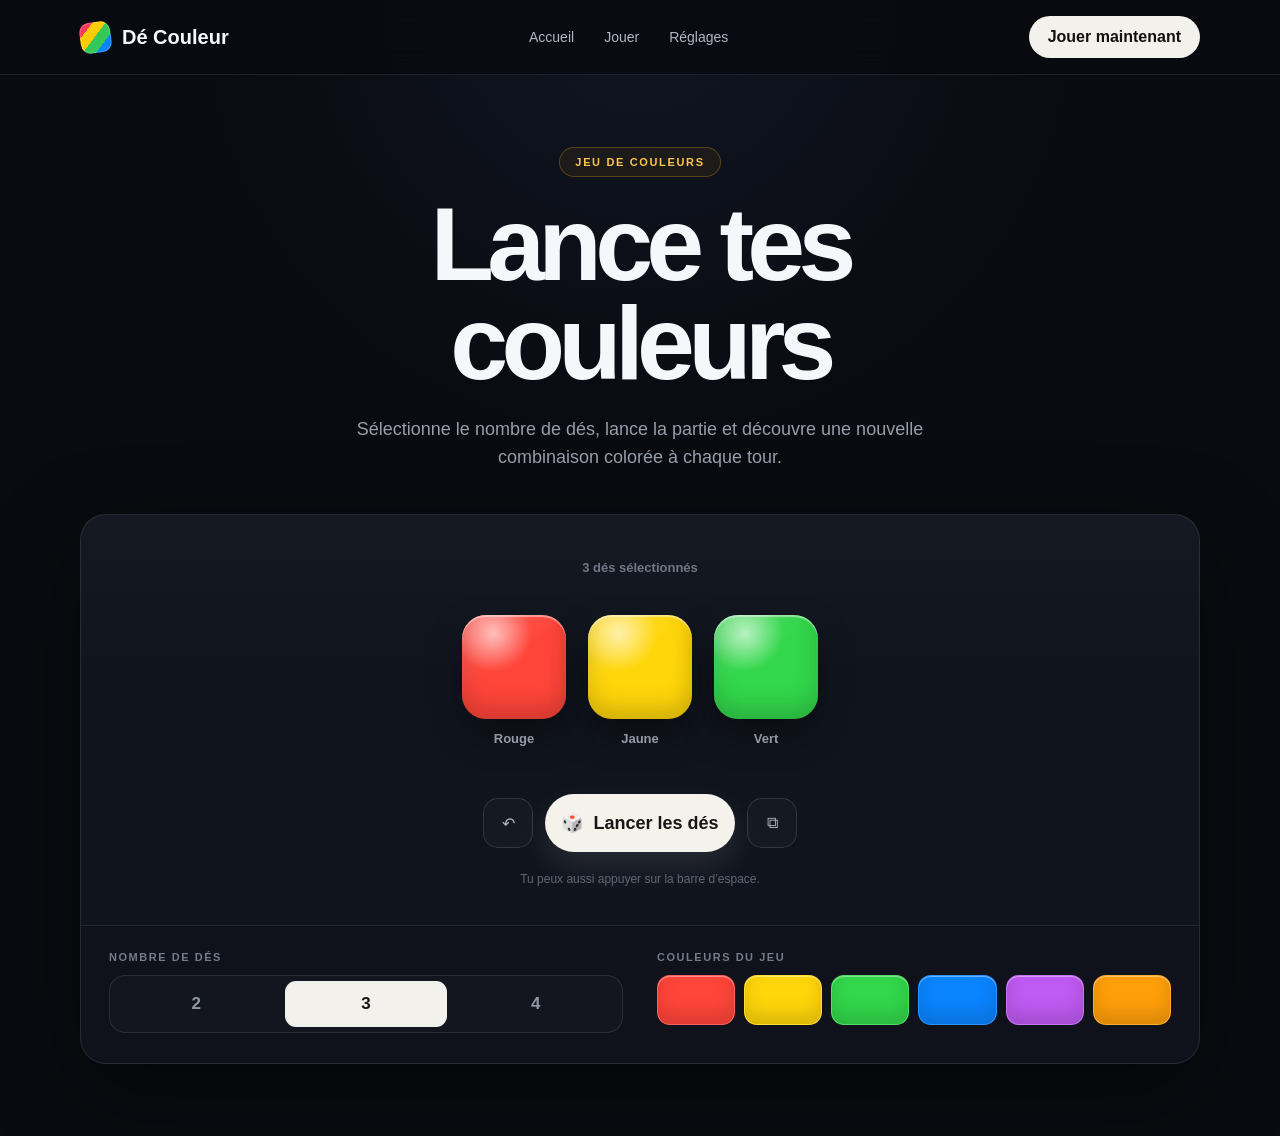
==== index.html @ dcfe69e6 "Add files via upload" ====
<!DOCTYPE html>
<html lang="fr">
<head>
  <meta charset="UTF-8">
  <meta name="viewport" content="width=device-width, initial-scale=1.0">
  <meta name="theme-color" content="#090b10">
  <meta
    name="description"
    content="Dé Couleur : lancez 2, 3 ou 4 dés et obtenez une combinaison de couleurs."
  >

  <title>Dé Couleur</title>

  <link rel="icon" href="assets/favicon.svg" type="image/svg+xml">
  <link rel="stylesheet" href="css/style.css">
</head>

<body>
  <header class="header">
    <nav class="nav" aria-label="Navigation principale">
      <a class="logo" href="#accueil" aria-label="Retour à l'accueil">
        <span class="logo-mark" aria-hidden="true"></span>
        <span>Dé Couleur</span>
      </a>

      <div class="nav-links">
        <a href="#accueil">Accueil</a>
        <a href="#jeu">Jouer</a>
        <a href="#reglages">Réglages</a>
      </div>

      <button class="header-button" id="headerRoll" type="button">
        Jouer maintenant
      </button>
    </nav>
  </header>

  <main id="accueil">
    <section class="hero" aria-labelledby="page-title">
      <div class="tag">Jeu de couleurs</div>

      <h1 id="page-title">Lance tes couleurs</h1>

      <p>
        Sélectionne le nombre de dés, lance la partie et découvre une nouvelle
        combinaison colorée à chaque tour.
      </p>
    </section>

    <section class="game" id="jeu" aria-label="Lanceur de dés de couleur">
      <div class="game-display">
        <div class="game-info" id="gameInfo">3 dés sélectionnés</div>

        <div class="dice-list" id="diceList" aria-live="polite"></div>

        <div class="game-actions">
          <button
            class="small-button"
            id="resetButton"
            type="button"
            title="Réinitialiser"
            aria-label="Réinitialiser les dés"
          >
            ↶
          </button>

          <button class="roll-button" id="rollButton" type="button">
            <span aria-hidden="true">🎲</span>
            <span>Lancer les dés</span>
          </button>

          <button
            class="small-button"
            id="copyButton"
            type="button"
            title="Copier le résultat"
            aria-label="Copier le résultat"
          >
            ⧉
          </button>
        </div>

        <div class="footer-note">
          Tu peux aussi appuyer sur la barre d’espace.
        </div>
      </div>

      <div class="settings" id="reglages">
        <div class="setting-block">
          <div class="setting-title">Nombre de dés</div>

          <div class="dice-count" role="group" aria-label="Nombre de dés">
            <button class="count-button" type="button" data-count="2">2</button>
            <button class="count-button active" type="button" data-count="3">3</button>
            <button class="count-button" type="button" data-count="4">4</button>
          </div>
        </div>

        <div class="setting-block">
          <div class="setting-title">Couleurs du jeu</div>

          <div class="colors" aria-label="Couleurs disponibles">
            <div class="color-preview" style="--color:#ff453a" title="Rouge"></div>
            <div class="color-preview" style="--color:#ffd60a" title="Jaune"></div>
            <div class="color-preview" style="--color:#32d74b" title="Vert"></div>
            <div class="color-preview" style="--color:#0a84ff" title="Bleu"></div>
            <div class="color-preview" style="--color:#bf5af2" title="Violet"></div>
            <div class="color-preview" style="--color:#ff9f0a" title="Orange"></div>
          </div>
        </div>
      </div>
    </section>
  </main>

  <div class="toast" id="toast" role="status" aria-live="polite"></div>

  <script src="js/script.js" defer></script>
</body>
</html>
---- css/style.css ----
:root {
  --background: #090b10;
  --surface: #10141d;
  --surface-soft: #151a25;
  --border: rgba(255, 255, 255, 0.09);
  --text: #f6f7fb;
  --muted: #969dab;
  --accent: #ffb000;
}

* {
  box-sizing: border-box;
}

html {
  scroll-behavior: smooth;
}

body {
  margin: 0;
  min-height: 100vh;
  font-family: Arial, Helvetica, sans-serif;
  color: var(--text);
  background:
    radial-gradient(circle at top, rgba(73, 100, 180, 0.12), transparent 34%),
    var(--background);
}

button,
a {
  font: inherit;
}

button {
  touch-action: manipulation;
}

.header {
  position: sticky;
  top: 0;
  z-index: 10;
  border-bottom: 1px solid var(--border);
  background: rgba(9, 11, 16, 0.88);
  backdrop-filter: blur(14px);
}

.nav {
  width: min(1120px, calc(100% - 32px));
  height: 74px;
  margin: auto;
  display: flex;
  align-items: center;
  justify-content: space-between;
  gap: 24px;
}

.logo {
  display: flex;
  align-items: center;
  gap: 11px;
  color: var(--text);
  font-size: 20px;
  font-weight: 800;
  text-decoration: none;
}

.logo-mark {
  width: 31px;
  height: 31px;
  border-radius: 10px;
  background:
    linear-gradient(
      135deg,
      #ff375f 0 24%,
      #ffcc00 24% 48%,
      #34c759 48% 72%,
      #0a84ff 72%
    );
  transform: rotate(-8deg);
  box-shadow: inset 0 0 0 1px rgba(255, 255, 255, 0.22);
}

.nav-links {
  display: flex;
  gap: 30px;
}

.nav-links a {
  color: #b1b6c2;
  font-size: 14px;
  text-decoration: none;
}

.nav-links a:hover {
  color: white;
}

.header-button {
  border: 0;
  border-radius: 999px;
  padding: 12px 19px;
  color: #111;
  background: #f3f1eb;
  font-weight: 800;
  cursor: pointer;
  transition:
    transform 0.18s ease,
    box-shadow 0.18s ease;
}

.header-button:hover {
  transform: translateY(-2px);
  box-shadow: 0 10px 28px rgba(255, 255, 255, 0.12);
}

main {
  width: min(1120px, calc(100% - 32px));
  margin: auto;
  padding: 72px 0;
}

.hero {
  max-width: 760px;
  margin: 0 auto 42px;
  text-align: center;
}

.tag {
  display: inline-block;
  margin-bottom: 18px;
  padding: 8px 15px;
  border: 1px solid rgba(255, 176, 0, 0.28);
  border-radius: 999px;
  color: #ffc54f;
  background: rgba(255, 176, 0, 0.06);
  font-size: 11px;
  font-weight: 900;
  letter-spacing: 0.15em;
  text-transform: uppercase;
}

h1 {
  margin: 0;
  font-size: clamp(58px, 9vw, 104px);
  line-height: 0.95;
  letter-spacing: -0.065em;
}

.hero p {
  max-width: 640px;
  margin: 22px auto 0;
  color: var(--muted);
  font-size: 18px;
  line-height: 1.6;
}

.game {
  overflow: hidden;
  border: 1px solid var(--border);
  border-radius: 26px;
  background:
    linear-gradient(180deg, rgba(255, 255, 255, 0.018), transparent 30%),
    var(--surface);
  box-shadow: 0 28px 90px rgba(0, 0, 0, 0.42);
}

.game-display {
  min-height: 410px;
  padding: 34px 30px 28px;
  display: flex;
  flex-direction: column;
  justify-content: center;
}

.game-info {
  margin-bottom: 28px;
  color: #707785;
  text-align: center;
  font-size: 13px;
  font-weight: 700;
}

.dice-list {
  min-height: 155px;
  display: flex;
  align-items: center;
  justify-content: center;
  flex-wrap: wrap;
  gap: 22px;
}

.die-item {
  display: grid;
  justify-items: center;
  gap: 12px;
}

.die {
  width: clamp(78px, 10vw, 104px);
  aspect-ratio: 1;
  position: relative;
  overflow: hidden;
  border-radius: 23%;
  background: var(--die-color);
  box-shadow:
    inset 0 2px 1px rgba(255, 255, 255, 0.45),
    inset 0 -12px 22px rgba(0, 0, 0, 0.18),
    0 16px 34px rgba(0, 0, 0, 0.35);
}

.die::after {
  content: "";
  position: absolute;
  inset: 0;
  background:
    radial-gradient(circle at 30% 18%, rgba(255, 255, 255, 0.62), transparent 34%),
    linear-gradient(145deg, rgba(255, 255, 255, 0.18), transparent 44%);
}

.die-name {
  color: #adb3c0;
  font-size: 13px;
  font-weight: 700;
}

.rolling {
  animation: rolling 0.55s cubic-bezier(0.2, 0.8, 0.2, 1);
}

@keyframes rolling {
  0% {
    transform: rotate(0) scale(1);
  }

  35% {
    transform: rotate(-12deg) scale(0.87);
  }

  70% {
    transform: rotate(9deg) scale(1.08);
  }

  100% {
    transform: rotate(0) scale(1);
  }
}

.game-actions {
  margin-top: 36px;
  display: flex;
  justify-content: center;
  align-items: center;
  gap: 12px;
}

.small-button,
.roll-button {
  border: 1px solid rgba(255, 255, 255, 0.13);
  cursor: pointer;
  transition:
    transform 0.18s ease,
    background 0.18s ease;
}

.small-button {
  width: 50px;
  height: 50px;
  border-radius: 15px;
  color: #b0b5c1;
  background: rgba(255, 255, 255, 0.025);
}

.small-button:hover {
  color: white;
  background: rgba(255, 255, 255, 0.06);
}

.roll-button {
  min-width: 190px;
  min-height: 58px;
  border-color: transparent;
  border-radius: 999px;
  display: inline-flex;
  align-items: center;
  justify-content: center;
  gap: 10px;
  color: #171717;
  background: #f5f2eb;
  font-size: 18px;
  font-weight: 900;
  box-shadow: 0 14px 32px rgba(255, 255, 255, 0.1);
}

.roll-button:hover {
  transform: translateY(-2px);
}

.small-button:active,
.roll-button:active,
.header-button:active,
.count-button:active {
  transform: scale(0.97);
}

.settings {
  border-top: 1px solid var(--border);
  padding: 25px 28px 30px;
  display: grid;
  grid-template-columns: 1fr 1fr;
  gap: 34px;
  background: rgba(0, 0, 0, 0.08);
}

.setting-block {
  min-width: 0;
}

.setting-title {
  margin-bottom: 12px;
  color: #747b89;
  font-size: 11px;
  font-weight: 900;
  letter-spacing: 0.14em;
  text-transform: uppercase;
}

.dice-count {
  padding: 5px;
  display: grid;
  grid-template-columns: repeat(3, 1fr);
  gap: 7px;
  border: 1px solid rgba(255, 255, 255, 0.1);
  border-radius: 16px;
  background: rgba(255, 255, 255, 0.02);
}

.count-button {
  min-height: 46px;
  border: 0;
  border-radius: 11px;
  color: #8f96a4;
  background: transparent;
  font-size: 17px;
  font-weight: 900;
  cursor: pointer;
}

.count-button:hover {
  color: white;
  background: rgba(255, 255, 255, 0.05);
}

.count-button.active {
  color: #161616;
  background: #f3f1eb;
}

.colors {
  display: grid;
  grid-template-columns: repeat(6, 1fr);
  gap: 9px;
}

.color-preview {
  min-height: 50px;
  border: 1px solid rgba(255, 255, 255, 0.14);
  border-radius: 13px;
  background: var(--color);
  box-shadow:
    inset 0 1px rgba(255, 255, 255, 0.4),
    inset 0 -10px 18px rgba(0, 0, 0, 0.15);
}

.footer-note {
  margin-top: 20px;
  color: #616876;
  font-size: 12px;
  text-align: center;
}

.toast {
  position: fixed;
  left: 50%;
  bottom: 24px;
  z-index: 30;
  opacity: 0;
  pointer-events: none;
  transform: translate(-50%, 18px);
  padding: 12px 18px;
  border: 1px solid rgba(255, 255, 255, 0.12);
  border-radius: 999px;
  color: white;
  background: rgba(20, 24, 32, 0.96);
  box-shadow: 0 18px 50px rgba(0, 0, 0, 0.45);
  transition:
    opacity 0.22s ease,
    transform 0.22s ease;
}

.toast.visible {
  opacity: 1;
  transform: translate(-50%, 0);
}

@media (max-width: 760px) {
  .nav-links {
    display: none;
  }

  main {
    padding-top: 48px;
  }

  .settings {
    grid-template-columns: 1fr;
  }

  .game-display {
    padding-inline: 18px;
  }

  .game-actions {
    flex-wrap: wrap;
  }

  .roll-button {
    order: -1;
    flex-basis: 100%;
  }
}

@media (max-width: 440px) {
  .header-button {
    display: none;
  }

  .colors {
    grid-template-columns: repeat(3, 1fr);
  }

  .die {
    width: 72px;
  }
}

@media (prefers-reduced-motion: reduce) {
  html {
    scroll-behavior: auto;
  }

  *,
  *::before,
  *::after {
    animation-duration: 0.01ms !important;
    animation-iteration-count: 1 !important;
    transition-duration: 0.01ms !important;
  }
}
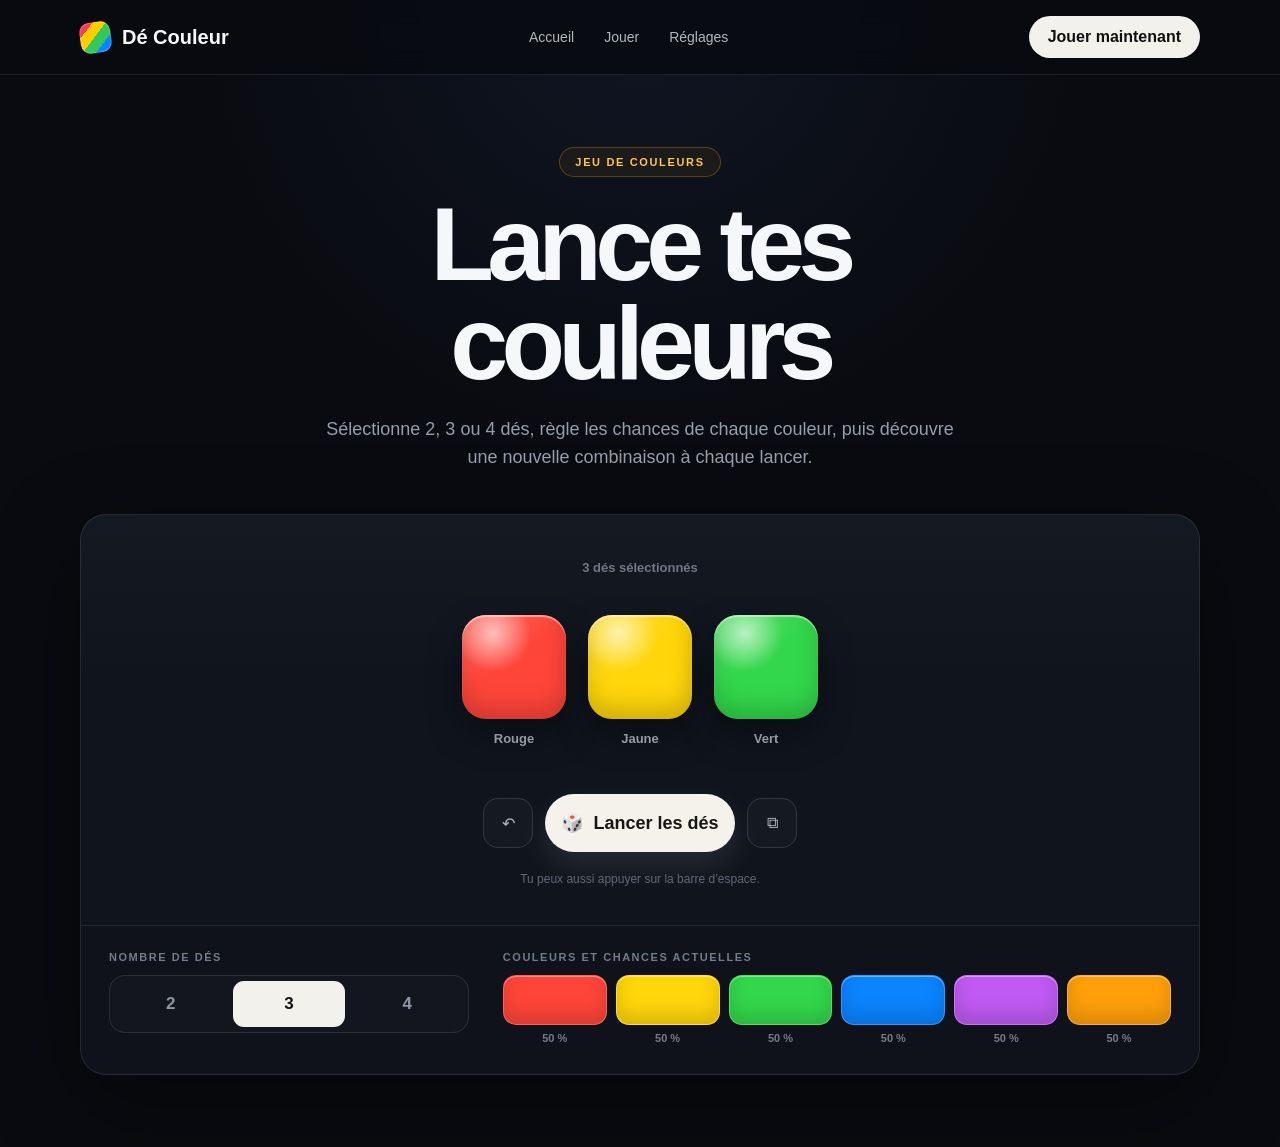
==== commit 545f819a: "Add files via upload" ====
--- a/index.html
+++ b/index.html
@@ -6,7 +6,7 @@
   <meta name="theme-color" content="#090b10">
   <meta
     name="description"
-    content="Dé Couleur : lancez 2, 3 ou 4 dés et obtenez une combinaison de couleurs."
+    content="Dé Couleur : lancez 2, 3 ou 4 dés avec des chances personnalisées pour chaque couleur."
   >
 
   <title>Dé Couleur</title>
@@ -26,7 +26,208 @@
       <div class="nav-links">
         <a href="#accueil">Accueil</a>
         <a href="#jeu">Jouer</a>
-        <a href="#reglages">Réglages</a>
+
+        <div class="nav-dropdown" id="settingsDropdown">
+          <button
+            class="nav-menu-button"
+            id="settingsMenuButton"
+            type="button"
+            aria-expanded="false"
+            aria-controls="settingsPanel"
+          >
+            Réglages
+          </button>
+
+          <section
+            class="settings-panel"
+            id="settingsPanel"
+            aria-label="Réglages du site"
+            hidden
+          >
+            <div class="settings-window-heading">
+              <div>
+                <strong>Réglages</strong>
+                <p>Personnalise ton expérience Dé Couleur.</p>
+              </div>
+
+              <button
+                class="panel-close"
+                id="panelCloseButton"
+                type="button"
+                aria-label="Fermer les réglages"
+              >
+                ×
+              </button>
+            </div>
+
+            <div class="settings-layout">
+              <aside class="settings-sidebar" aria-label="Catégories de réglages">
+                <button
+                  class="settings-tab active"
+                  type="button"
+                  data-tab="profile"
+                  aria-selected="true"
+                >
+                  <span aria-hidden="true">●</span>
+                  Profil
+                </button>
+
+                <button
+                  class="settings-tab"
+                  type="button"
+                  data-tab="general"
+                  aria-selected="false"
+                >
+                  <span aria-hidden="true">⚙</span>
+                  Paramètres
+                </button>
+
+                <button
+                  class="settings-tab"
+                  type="button"
+                  data-tab="visual"
+                  aria-selected="false"
+                >
+                  <span aria-hidden="true">◐</span>
+                  Visuel
+                </button>
+
+                <button
+                  class="settings-tab"
+                  type="button"
+                  data-tab="about"
+                  aria-selected="false"
+                >
+                  <span aria-hidden="true">i</span>
+                  À propos
+                </button>
+              </aside>
+
+              <div class="settings-content">
+                <section class="settings-page active" data-page="profile">
+                  <div class="page-title">
+                    <span class="page-icon" aria-hidden="true">●</span>
+                    <div>
+                      <h2>Profil</h2>
+                      <p>Informations du joueur.</p>
+                    </div>
+                  </div>
+
+                  <div class="fake-profile-card">
+                    <div class="fake-avatar" aria-hidden="true">DC</div>
+
+                    <div>
+                      <strong>Joueur Dé Couleur</strong>
+                      <span>Profil local</span>
+                    </div>
+
+                    <button type="button" disabled>Modifier</button>
+                  </div>
+
+                  <div class="fake-setting-row">
+                    <div>
+                      <strong>Nom d'affichage</strong>
+                      <span>Joueur</span>
+                    </div>
+
+                    <span class="coming-soon">Bientôt</span>
+                  </div>
+                </section>
+
+                <section class="settings-page" data-page="general" hidden>
+                  <div class="page-title">
+                    <span class="page-icon" aria-hidden="true">⚙</span>
+                    <div>
+                      <h2>Paramètres</h2>
+                      <p>Options générales du jeu.</p>
+                    </div>
+                  </div>
+
+                  <div class="fake-setting-row">
+                    <div>
+                      <strong>Son du lancer</strong>
+                      <span>Effet sonore lors d'un lancer</span>
+                    </div>
+
+                    <button class="fake-switch on" type="button" disabled aria-label="Son activé">
+                      <span></span>
+                    </button>
+                  </div>
+
+                  <div class="fake-setting-row">
+                    <div>
+                      <strong>Animation</strong>
+                      <span>Animation des dés de couleur</span>
+                    </div>
+
+                    <button class="fake-switch on" type="button" disabled aria-label="Animation activée">
+                      <span></span>
+                    </button>
+                  </div>
+
+                  <div class="fake-setting-row">
+                    <div>
+                      <strong>Langue</strong>
+                      <span>Français</span>
+                    </div>
+
+                    <span class="coming-soon">Bientôt</span>
+                  </div>
+                </section>
+
+                <section class="settings-page" data-page="visual" hidden>
+                  <div class="page-title">
+                    <span class="page-icon" aria-hidden="true">◐</span>
+                    <div>
+                      <h2>Visuel</h2>
+                      <p>Règle les chances d'apparition de chaque couleur.</p>
+                    </div>
+                  </div>
+
+                  <div class="probability-help">
+                    <span><b>0 %</b> : la couleur ne sort jamais</span>
+                    <span><b>100 %</b> : la couleur sort au moins une fois</span>
+                  </div>
+
+                  <div class="probability-list" id="probabilityList"></div>
+
+                  <div class="panel-footer">
+                    <button class="reset-chances-button" id="resetChancesButton" type="button">
+                      Remettre toutes les couleurs à 50 %
+                    </button>
+
+                    <small>
+                      Tu peux garantir au maximum autant de couleurs qu'il y a de dés.
+                      Les niveaux 50 % et 75 % servent de poids de tirage.
+                    </small>
+                  </div>
+                </section>
+
+                <section class="settings-page" data-page="about" hidden>
+                  <div class="page-title">
+                    <span class="page-icon" aria-hidden="true">i</span>
+                    <div>
+                      <h2>À propos</h2>
+                      <p>Informations sur le projet.</p>
+                    </div>
+                  </div>
+
+                  <div class="about-card">
+                    <div class="logo-mark large" aria-hidden="true"></div>
+                    <div>
+                      <strong>Dé Couleur</strong>
+                      <span>Version 1.1</span>
+                    </div>
+                  </div>
+
+                  <p class="about-text">
+                    Un petit jeu de tirage de couleurs avec 2, 3 ou 4 dés.
+                  </p>
+                </section>
+              </div>
+            </div>
+          </section>
+        </div>
       </div>
 
       <button class="header-button" id="headerRoll" type="button">
@@ -42,8 +243,8 @@
       <h1 id="page-title">Lance tes couleurs</h1>
 
       <p>
-        Sélectionne le nombre de dés, lance la partie et découvre une nouvelle
-        combinaison colorée à chaque tour.
+        Sélectionne 2, 3 ou 4 dés, règle les chances de chaque couleur,
+        puis découvre une nouvelle combinaison à chaque lancer.
       </p>
     </section>
 
@@ -97,16 +298,9 @@
         </div>
 
         <div class="setting-block">
-          <div class="setting-title">Couleurs du jeu</div>
-
-          <div class="colors" aria-label="Couleurs disponibles">
-            <div class="color-preview" style="--color:#ff453a" title="Rouge"></div>
-            <div class="color-preview" style="--color:#ffd60a" title="Jaune"></div>
-            <div class="color-preview" style="--color:#32d74b" title="Vert"></div>
-            <div class="color-preview" style="--color:#0a84ff" title="Bleu"></div>
-            <div class="color-preview" style="--color:#bf5af2" title="Violet"></div>
-            <div class="color-preview" style="--color:#ff9f0a" title="Orange"></div>
-          </div>
+          <div class="setting-title">Couleurs et chances actuelles</div>
+
+          <div class="colors" id="colorOverview" aria-label="Couleurs disponibles"></div>
         </div>
       </div>
     </section>
--- a/css/style.css
+++ b/css/style.css
@@ -38,7 +38,7 @@
 .header {
   position: sticky;
   top: 0;
-  z-index: 10;
+  z-index: 30;
   border-bottom: 1px solid var(--border);
   background: rgba(9, 11, 16, 0.88);
   backdrop-filter: blur(14px);
@@ -46,7 +46,7 @@
 
 .nav {
   width: min(1120px, calc(100% - 32px));
-  height: 74px;
+  min-height: 74px;
   margin: auto;
   display: flex;
   align-items: center;
@@ -67,6 +67,7 @@
 .logo-mark {
   width: 31px;
   height: 31px;
+  flex: 0 0 auto;
   border-radius: 10px;
   background:
     linear-gradient(
@@ -80,19 +81,40 @@
   box-shadow: inset 0 0 0 1px rgba(255, 255, 255, 0.22);
 }
 
+.logo-mark.large {
+  width: 48px;
+  height: 48px;
+  border-radius: 14px;
+}
+
 .nav-links {
   display: flex;
+  align-items: center;
   gap: 30px;
 }
 
-.nav-links a {
+.nav-links > a,
+.nav-menu-button {
   color: #b1b6c2;
   font-size: 14px;
   text-decoration: none;
 }
 
-.nav-links a:hover {
+.nav-links > a:hover,
+.nav-menu-button:hover,
+.nav-menu-button[aria-expanded="true"] {
   color: white;
+}
+
+.nav-dropdown {
+  position: relative;
+}
+
+.nav-menu-button {
+  padding: 10px 0;
+  border: 0;
+  background: transparent;
+  cursor: pointer;
 }
 
 .header-button {
@@ -111,6 +133,361 @@
 .header-button:hover {
   transform: translateY(-2px);
   box-shadow: 0 10px 28px rgba(255, 255, 255, 0.12);
+}
+
+/* Fenêtre principale des réglages */
+.settings-panel {
+  position: absolute;
+  top: calc(100% + 18px);
+  right: -130px;
+  width: min(720px, calc(100vw - 32px));
+  max-height: calc(100vh - 100px);
+  overflow: hidden;
+  border: 1px solid rgba(255, 255, 255, 0.12);
+  border-radius: 22px;
+  background: rgba(16, 20, 29, 0.99);
+  box-shadow: 0 30px 90px rgba(0, 0, 0, 0.62);
+}
+
+.settings-panel[hidden] {
+  display: none;
+}
+
+.settings-window-heading {
+  padding: 20px 22px;
+  border-bottom: 1px solid rgba(255, 255, 255, 0.08);
+  display: flex;
+  align-items: flex-start;
+  justify-content: space-between;
+  gap: 16px;
+}
+
+.settings-window-heading strong {
+  font-size: 19px;
+}
+
+.settings-window-heading p {
+  margin: 5px 0 0;
+  color: var(--muted);
+  font-size: 13px;
+}
+
+.panel-close {
+  width: 34px;
+  height: 34px;
+  flex: 0 0 auto;
+  border: 1px solid rgba(255, 255, 255, 0.1);
+  border-radius: 11px;
+  color: #b6bcc8;
+  background: rgba(255, 255, 255, 0.035);
+  font-size: 22px;
+  cursor: pointer;
+}
+
+.settings-layout {
+  min-height: 450px;
+  display: grid;
+  grid-template-columns: 190px minmax(0, 1fr);
+}
+
+.settings-sidebar {
+  padding: 16px;
+  border-right: 1px solid rgba(255, 255, 255, 0.08);
+  display: grid;
+  align-content: start;
+  gap: 7px;
+  background: rgba(0, 0, 0, 0.13);
+}
+
+.settings-tab {
+  min-height: 44px;
+  padding: 0 13px;
+  border: 0;
+  border-radius: 12px;
+  display: flex;
+  align-items: center;
+  gap: 11px;
+  color: #8f96a4;
+  background: transparent;
+  font-size: 13px;
+  font-weight: 800;
+  text-align: left;
+  cursor: pointer;
+}
+
+.settings-tab span {
+  width: 18px;
+  color: #69707e;
+  text-align: center;
+}
+
+.settings-tab:hover {
+  color: white;
+  background: rgba(255, 255, 255, 0.045);
+}
+
+.settings-tab.active {
+  color: #171717;
+  background: #f3f1eb;
+}
+
+.settings-tab.active span {
+  color: #171717;
+}
+
+.settings-content {
+  max-height: calc(100vh - 190px);
+  overflow-y: auto;
+  padding: 24px;
+}
+
+.settings-page[hidden] {
+  display: none;
+}
+
+.page-title {
+  margin-bottom: 20px;
+  display: flex;
+  align-items: center;
+  gap: 13px;
+}
+
+.page-icon {
+  width: 42px;
+  height: 42px;
+  flex: 0 0 auto;
+  border: 1px solid rgba(255, 176, 0, 0.2);
+  border-radius: 13px;
+  display: grid;
+  place-items: center;
+  color: #ffc54f;
+  background: rgba(255, 176, 0, 0.06);
+  font-weight: 900;
+}
+
+.page-title h2 {
+  margin: 0;
+  font-size: 21px;
+}
+
+.page-title p {
+  margin: 5px 0 0;
+  color: var(--muted);
+  font-size: 13px;
+}
+
+.fake-profile-card,
+.fake-setting-row,
+.about-card {
+  padding: 14px;
+  border: 1px solid rgba(255, 255, 255, 0.075);
+  border-radius: 15px;
+  background: rgba(255, 255, 255, 0.022);
+}
+
+.fake-profile-card {
+  display: grid;
+  grid-template-columns: auto minmax(0, 1fr) auto;
+  align-items: center;
+  gap: 13px;
+}
+
+.fake-avatar {
+  width: 44px;
+  height: 44px;
+  border-radius: 50%;
+  display: grid;
+  place-items: center;
+  color: #151515;
+  background: #ffc54f;
+  font-size: 13px;
+  font-weight: 900;
+}
+
+.fake-profile-card strong,
+.fake-profile-card span,
+.about-card strong,
+.about-card span {
+  display: block;
+}
+
+.fake-profile-card span,
+.about-card span {
+  margin-top: 4px;
+  color: var(--muted);
+  font-size: 12px;
+}
+
+.fake-profile-card button {
+  border: 1px solid rgba(255, 255, 255, 0.09);
+  border-radius: 10px;
+  padding: 8px 11px;
+  color: #6f7582;
+  background: rgba(255, 255, 255, 0.025);
+}
+
+.fake-setting-row {
+  margin-top: 10px;
+  display: flex;
+  align-items: center;
+  justify-content: space-between;
+  gap: 14px;
+}
+
+.fake-setting-row strong,
+.fake-setting-row span {
+  display: block;
+}
+
+.fake-setting-row > div > span {
+  margin-top: 5px;
+  color: var(--muted);
+  font-size: 12px;
+}
+
+.coming-soon {
+  color: #ffc54f;
+  font-size: 11px;
+  font-weight: 900;
+  text-transform: uppercase;
+}
+
+.fake-switch {
+  width: 44px;
+  height: 25px;
+  padding: 3px;
+  border: 0;
+  border-radius: 999px;
+  background: #303642;
+}
+
+.fake-switch span {
+  width: 19px;
+  height: 19px;
+  border-radius: 50%;
+  background: white;
+}
+
+.fake-switch.on {
+  display: flex;
+  justify-content: flex-end;
+  background: #ffb000;
+}
+
+.about-card {
+  display: flex;
+  align-items: center;
+  gap: 14px;
+}
+
+.about-text {
+  color: var(--muted);
+  font-size: 13px;
+  line-height: 1.6;
+}
+
+.probability-help {
+  margin: 0 0 16px;
+  padding: 12px;
+  display: grid;
+  gap: 6px;
+  border: 1px solid rgba(255, 176, 0, 0.16);
+  border-radius: 13px;
+  color: #aeb4c0;
+  background: rgba(255, 176, 0, 0.045);
+  font-size: 12px;
+}
+
+.probability-help b {
+  color: #ffc54f;
+}
+
+.probability-list {
+  display: grid;
+  gap: 10px;
+}
+
+.probability-row {
+  display: grid;
+  grid-template-columns: minmax(92px, 1fr) auto;
+  align-items: center;
+  gap: 14px;
+  padding: 10px;
+  border: 1px solid rgba(255, 255, 255, 0.075);
+  border-radius: 14px;
+  background: rgba(255, 255, 255, 0.02);
+}
+
+.probability-color {
+  min-width: 0;
+  display: flex;
+  align-items: center;
+  gap: 10px;
+  color: #e7e9ee;
+  font-size: 13px;
+  font-weight: 800;
+}
+
+.probability-dot {
+  width: 28px;
+  height: 28px;
+  flex: 0 0 auto;
+  border-radius: 9px;
+  background: var(--color);
+  box-shadow:
+    inset 0 1px rgba(255, 255, 255, 0.38),
+    inset 0 -7px 12px rgba(0, 0, 0, 0.14);
+}
+
+.chance-options {
+  display: grid;
+  grid-template-columns: repeat(4, 44px);
+  gap: 5px;
+}
+
+.chance-button {
+  min-height: 35px;
+  padding: 0;
+  border: 1px solid rgba(255, 255, 255, 0.09);
+  border-radius: 9px;
+  color: #89909e;
+  background: rgba(255, 255, 255, 0.025);
+  font-size: 11px;
+  font-weight: 900;
+  cursor: pointer;
+}
+
+.chance-button:hover {
+  color: white;
+  background: rgba(255, 255, 255, 0.06);
+}
+
+.chance-button.active {
+  border-color: rgba(255, 176, 0, 0.42);
+  color: #151515;
+  background: #ffc54f;
+}
+
+.panel-footer {
+  margin-top: 16px;
+  display: grid;
+  gap: 10px;
+}
+
+.reset-chances-button {
+  min-height: 42px;
+  border: 1px solid rgba(255, 255, 255, 0.1);
+  border-radius: 12px;
+  color: #d9dce3;
+  background: rgba(255, 255, 255, 0.04);
+  font-weight: 800;
+  cursor: pointer;
+}
+
+.panel-footer small {
+  color: #707785;
+  font-size: 11px;
+  line-height: 1.45;
 }
 
 main {
@@ -298,7 +675,8 @@
 .small-button:active,
 .roll-button:active,
 .header-button:active,
-.count-button:active {
+.count-button:active,
+.chance-button:active {
   transform: scale(0.97);
 }
 
@@ -306,7 +684,7 @@
   border-top: 1px solid var(--border);
   padding: 25px 28px 30px;
   display: grid;
-  grid-template-columns: 1fr 1fr;
+  grid-template-columns: 0.7fr 1.3fr;
   gap: 34px;
   background: rgba(0, 0, 0, 0.08);
 }
@@ -361,6 +739,12 @@
   gap: 9px;
 }
 
+.color-card {
+  display: grid;
+  gap: 7px;
+  text-align: center;
+}
+
 .color-preview {
   min-height: 50px;
   border: 1px solid rgba(255, 255, 255, 0.14);
@@ -371,6 +755,12 @@
     inset 0 -10px 18px rgba(0, 0, 0, 0.15);
 }
 
+.color-chance {
+  color: #747b89;
+  font-size: 11px;
+  font-weight: 900;
+}
+
 .footer-note {
   margin-top: 20px;
   color: #616876;
@@ -382,16 +772,18 @@
   position: fixed;
   left: 50%;
   bottom: 24px;
-  z-index: 30;
+  z-index: 50;
   opacity: 0;
   pointer-events: none;
   transform: translate(-50%, 18px);
+  max-width: calc(100vw - 32px);
   padding: 12px 18px;
   border: 1px solid rgba(255, 255, 255, 0.12);
   border-radius: 999px;
   color: white;
   background: rgba(20, 24, 32, 0.96);
   box-shadow: 0 18px 50px rgba(0, 0, 0, 0.45);
+  text-align: center;
   transition:
     opacity 0.22s ease,
     transform 0.22s ease;
@@ -402,9 +794,39 @@
   transform: translate(-50%, 0);
 }
 
+@media (max-width: 850px) {
+  .header-button {
+    display: none;
+  }
+
+  .nav {
+    gap: 14px;
+  }
+
+  .nav-links {
+    gap: 18px;
+  }
+
+  .settings-panel {
+    position: fixed;
+    top: 86px;
+    right: 16px;
+    left: 16px;
+    width: auto;
+  }
+}
+
 @media (max-width: 760px) {
+  .nav {
+    min-height: 68px;
+  }
+
+  .logo span:last-child {
+    display: none;
+  }
+
   .nav-links {
-    display: none;
+    margin-left: auto;
   }
 
   main {
@@ -427,15 +849,71 @@
     order: -1;
     flex-basis: 100%;
   }
-}
-
-@media (max-width: 440px) {
-  .header-button {
+
+  .settings-layout {
+    min-height: 0;
+    grid-template-columns: 1fr;
+  }
+
+  .settings-sidebar {
+    border-right: 0;
+    border-bottom: 1px solid rgba(255, 255, 255, 0.08);
+    grid-template-columns: repeat(4, 1fr);
+    gap: 5px;
+    overflow-x: auto;
+  }
+
+  .settings-tab {
+    min-width: 92px;
+    justify-content: center;
+    padding: 0 10px;
+  }
+
+  .settings-content {
+    max-height: calc(100vh - 270px);
+    padding: 18px;
+  }
+
+  .probability-row {
+    grid-template-columns: 1fr;
+  }
+
+  .chance-options {
+    grid-template-columns: repeat(4, 1fr);
+  }
+}
+
+@media (max-width: 520px) {
+  .nav-links > a[href="#jeu"] {
     display: none;
   }
 
   .colors {
     grid-template-columns: repeat(3, 1fr);
+  }
+
+  .settings-panel {
+    top: 76px;
+  }
+
+  .settings-window-heading {
+    padding: 16px;
+  }
+
+  .settings-sidebar {
+    padding: 10px;
+  }
+
+  .settings-tab span {
+    display: none;
+  }
+
+  .fake-profile-card {
+    grid-template-columns: auto 1fr;
+  }
+
+  .fake-profile-card button {
+    display: none;
   }
 
   .die {
